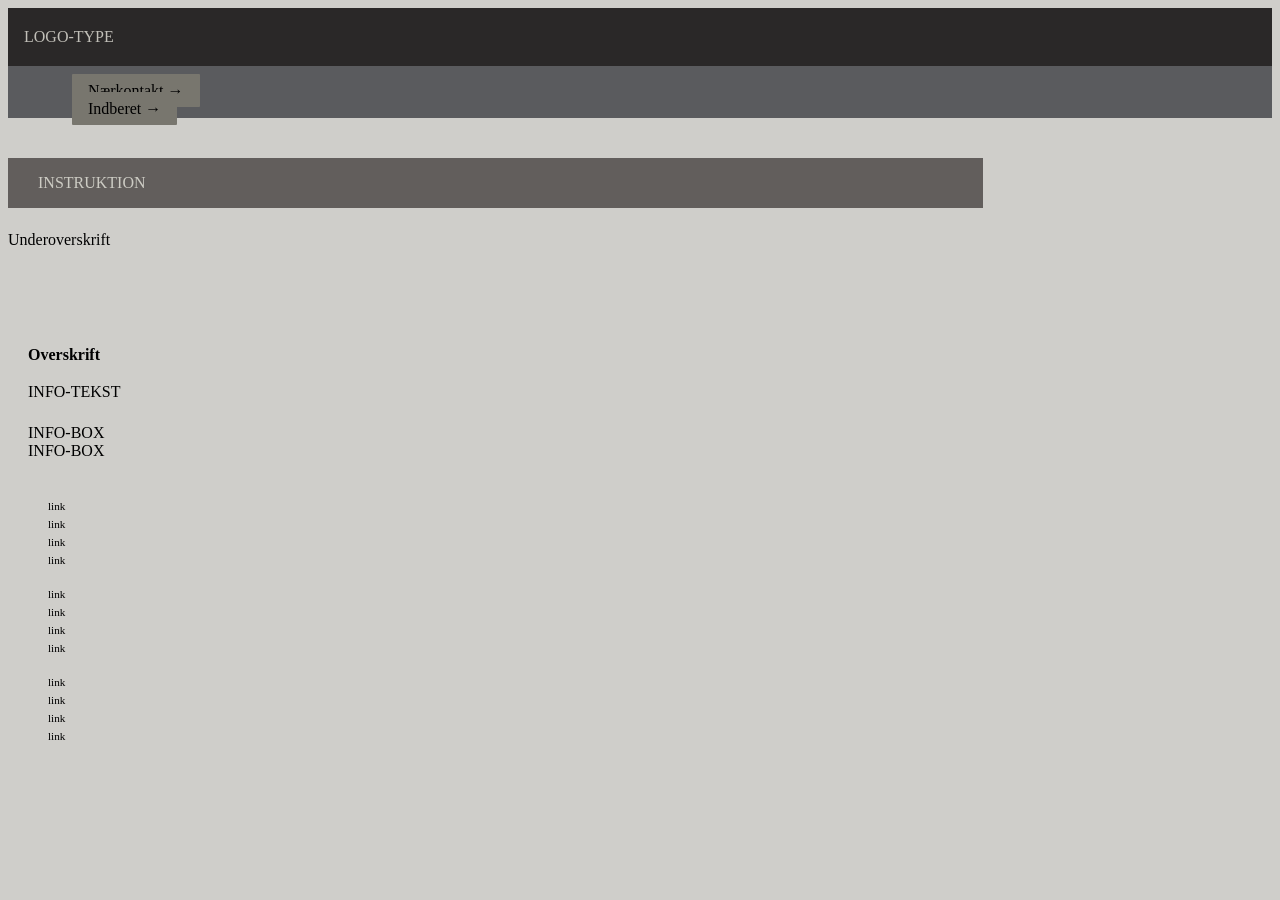
==== instruction.html @ 65f19b1c "Initializes project" ====
<!DOCTYPE html>
<html lang="en">
  <head>
    <meta charset="UTF-8" />
    <meta http-equiv="X-UA-Compatible" content="IE=edge" />
    <meta name="viewport" content="width=device-width, initial-scale=1.0" />
    <link rel="stylesheet" href="css/reset.css" />
    <link rel="stylesheet" href="css/custom.css" />
    <link rel="stylesheet" href="css/fonts.css" />
    <link rel="stylesheet" href="css/general.css" />
    <link rel="stylesheet" href="css/layout.css" />
    <link rel="stylesheet" href="css/burger.css" />
    <link rel="stylesheet" href="css/cards.css" />
    <link rel="stylesheet" href="css/infographic.css" />
    <link rel="icon" type="image/png" href="img/fav.png" />
    <title>Emergency Site</title>
  </head>
  <body id="instruction">
    <header>
      <nav>
        <div id="logotype-wrapper" class="logo">
          <a href="index.html"> LOGO-TYPE </a>
        </div>
        <ul class="menu">
          <li><a class="menuItem" href="instruction.html">Nærkontakt </a></li>
          <li><a class="menuItem" href="register.html">Indberet</a></li>
        </ul>
        <button class="burger">
          <span class="line"></span>
          <span class="line"></span>
          <span class="line"></span>
        </button>
      </nav>
    </header>

    <main>
      <h1>INSTRUKTION</h1>
      <p>Underoverskrift</p>
      <section class="info-graphic"></section>
      <section class="info-text">
        <h2>Overskrift</h2>
        <article>
          <p class="placeholder">INFO-TEKST</p>
        </article>
        <aside id="efficiency" class="info-box">INFO-BOX</aside>
        <aside id="requirement" class="info-box">INFO-BOX</aside>
      </section>
    </main>

    <footer>
      <nav class="some">
        <ul>
          <li><a href="">link</a></li>
          <li><a href="">link</a></li>
          <li><a href="">link</a></li>
          <li><a href="">link</a></li>
        </ul>
      </nav>
      <nav class="another">
        <ul>
          <li><a href="">link</a></li>
          <li><a href="">link</a></li>
          <li><a href="">link</a></li>
          <li><a href="">link</a></li>
        </ul>
      </nav>
      <nav class="yetanother">
        <ul>
          <li><a href="">link</a></li>
          <li><a href="">link</a></li>
          <li><a href="">link</a></li>
          <li><a href="">link</a></li>
        </ul>
      </nav>
    </footer>
    <script src="js/burger.js"></script>
    <!-- <script src="js/main.js"></script> -->
  </body>
</html>
---- css/custom.css ----
:root {
  /* Colours */
  --color-bg: #cfceca; /* page background /*

  /* Header */
  --color-head-bg: #625e5c;

  /* Logotype */
  --color-logotype-bg: #2a2828;
  --color-text-logotype: #c1bfb8;
  --font-logotype-size: 1rem;

  /* Global menu */
  --color-menu-bg: #5a5b5e;
  /* Links */
  --color-link-bg: #78766e;
  --color-link-hover: #fff; /* used */
  --color-link-active: #99958f; /* used */
  --border-radius-links: 1px;

  /* Headlines og rubrik */
  --font-h1-size: 1rem;
  --font-sub1-size: 1rem;
  --font-h2-size: 1rem;
  --font-h3-size: 1rem;
  --color-headline-bg: #4b4545;
  --color-headline-text-page: #42413d;

  /* Tekst */
  --color-text: #000;
  --color-text-inverted: #cdccc4;

  /*  Marginer */
  --margin-head-bottom: 5px;

  /* Borders */
  --border-radius: 5px;

  /* Cards */
  --color-card-bg: #8a8585;
  --color-cta-card-bg: #d5d2d0;
  /* news-cards */
  --color-news-bg: #dbdad4;
  --color-news-bg-inverted: #585a5e;
  --color-cta-newscard-bg: #787473;
  --color-cta-newscard-bg-inverted: #7b7d83;

  /* Fonts */
  --font-family-sans: ui-sans-serif;
  /* --font-weight-light: 300;
  --font-weight-regular: 400;
  --font-weight-medium: 500;
  --font-weight-bold: 700; */

  /* Text sizes */
  --logotype-size: 1rem;
  --headline1-size: 2rem;
  --headline2-size: 1rem;
  --headline3-size: 1rem;
  --bodytext-size: 1rem;
  --cta-text-size: 1rem;
  --followup-text-size: 1rem;
  --form-submit-size: 1rem;

  /* Infographics */
  --color-info-bg: #676161;
  --color-infobox-1-bg: #cfcec6;
  --color-infobox-2-bg: #969995;
}
---- css/fonts.css ----
@font-face {
  font-family: "Rubik";
  src: url("../fonts/Rubik-VariableFont_wght.woff2") format("woff2"), url("/fonts/Rubik-Regular.woff") format("woff");
  font-weight: var(--font-weight-regular);
  font-style: normal;
}

@font-face {
  font-family: "Rubik";
  src: url("../fonts/Rubik-VariableFont_wght.woff2") format("woff2");
  font-weight: var(--font-weight-bold);
  font-style: normal;
}

@font-face {
  font-family: "Rubik";
  src: url("../fonts/Rubik-VariableFont_wght.woff2") format("woff2");
  font-weight: var(--font-weight-light);
  font-style: normal;
}
@font-face {
  font-family: "Rubik";
  src: url("../fonts/Rubik-VariableFont_wght.woff2") format("woff2");
  font-weight: var(--font-weight-medium);
  font-style: normal;
}
---- css/general.css ----
html {
  font-family: var(--font-family-sans);
  color: var(--color-text);
  background-color: var(--color-bg);
}

header {
  height: min-content;
}

#main-disclamer {
  height: 225px;
  background-color: var(--color-head-bg);
  display: flex;
  justify-content: flex-start;
  align-items: center;
  padding-left: 2rem;
  padding-bottom: 2%;
  margin-bottom: var(--margin-head-bottom);
}

#main-disclamer-content {
  display: flex;
  column-gap: 1rem;
}

main section {
  padding: 20px;
  border-radius: var(--border-radius);
}

h1 {
  font-size: var(--font-h1-size);
  font-weight: var(--font-weight-bold);
  color: var(--color-text-inverted);
  margin: 5px 0;
  line-height: 1.3rem;
  text-align: left;
}

#instruction h1,
#register h1 {
  margin: 40px 0 20px 0;
  padding: 15px 30px;
  background-color: var(--color-head-bg);
  font-size: var(--font-h2-size);
}

#instruction p {
  grid-column: 1/-1;
  margin-bottom: 20px;
  font-size: var(--font-h2-size);
  line-height: 1.5rem;
}

.sub {
  font-size: var(--font-sub1-size);
  font-weight: var(--font-weight-light);
  color: var(--color-text-inverted);
}

h2 {
  font-size: var(--headline2-size);
}

h3 {
  font-size: var(--headline3-size);
}

main>h1 {
  width: calc(80% - 6rem);
}

/* NAVIGATION STRUCTURES */
header>nav {
  height: 100%;
  background-color: var(--color-menu-bg);
}

nav ul {
  list-style: none;
}

a {
  font-family: var(--font-family-sans);
}

nav a {
  text-decoration: none;
  color: var(--color-text);
}

/* Måske skal du lave en ny regel for logotype-wrapper, når du har lavet din logotype */
#logotype-wrapper {
  background-color: var(--color-logotype-bg);
  display: flex;
  justify-content: flex-start;
  align-items: center;
  height: 3.6rem;
}

#logotype-wrapper>a {
  color: var(--color-text-logotype);
  font-size: var(--font-logotype-size);
  font-weight: var(--font-weight-medium);
  width: max-content;
  margin-left: 1rem;
}

/* Global menu */
header nav li a {
  margin: 1.5rem;
  background-color: var(--color-link-bg);
  color: var(--color-text);
  font-size: var(--followup-text-size);
  padding: 0.5rem 1rem;
  border-radius: var(--border-radius-links);
}

/* Pilen efter menu-tekst */
header>nav li>a:after {
  content: " \2192";
}

/* Global menu hover effekt - Lav den om til det, du synes */
nav a:hover {
  background-color: var(--color-link-hover);
}

nav a:active {
  background-color: var(--color-link-active);
}

/* FOOTER */
footer a {
  font-size: 0.7rem;
}
---- css/burger.css ----
.burger {
  width: 30px;
  height: 20px;
  cursor: pointer;
}

.burger .line {
  display: block;
  width: 100%;
  height: 2px;
  background-color: #333333;
  margin-bottom: 5px;
  transition: 0.2s linear;
}
.burger {
  display: none;
}
@media screen and (width < 800px) {
  .menu {
    display: none;
  }
  .logo {
    flex: 0 0 50vw;
  }
  .burger {
    display: block;
    background-color: transparent;
    border: 0;
    flex: 0 0 auto;
    margin: 0 20px;
  }
  .burger.active .line:nth-child(1) {
    transform: rotate(45deg) translate(5px, 5px);
    transition: 0.2s linear;
  }
  .burger.active .line:nth-child(2) {
    opacity: 0;
    transition: 0.15s linear;
  }
  .burger.active .line:nth-child(3) {
    transform: rotate(-45deg) translate(5px, -5px);
    transition: 0.2s linear;
  }
  nav.active .menu {
    display: block;
    background-color: var(--color-menu-bg);
    position: absolute;
    top: 3.6rem;
    right: 0;
    width: clamp(200px, 50vw, 400px);
    z-index: 1;
    opacity: 0.8;
  }
  header > nav li > a:after {
    content: "";
  }
  nav.active .menu li {
    margin: 40px 20px;
    text-align: right;
  }
  nav.active .menu a {
    font-size: 24px;
  }
}
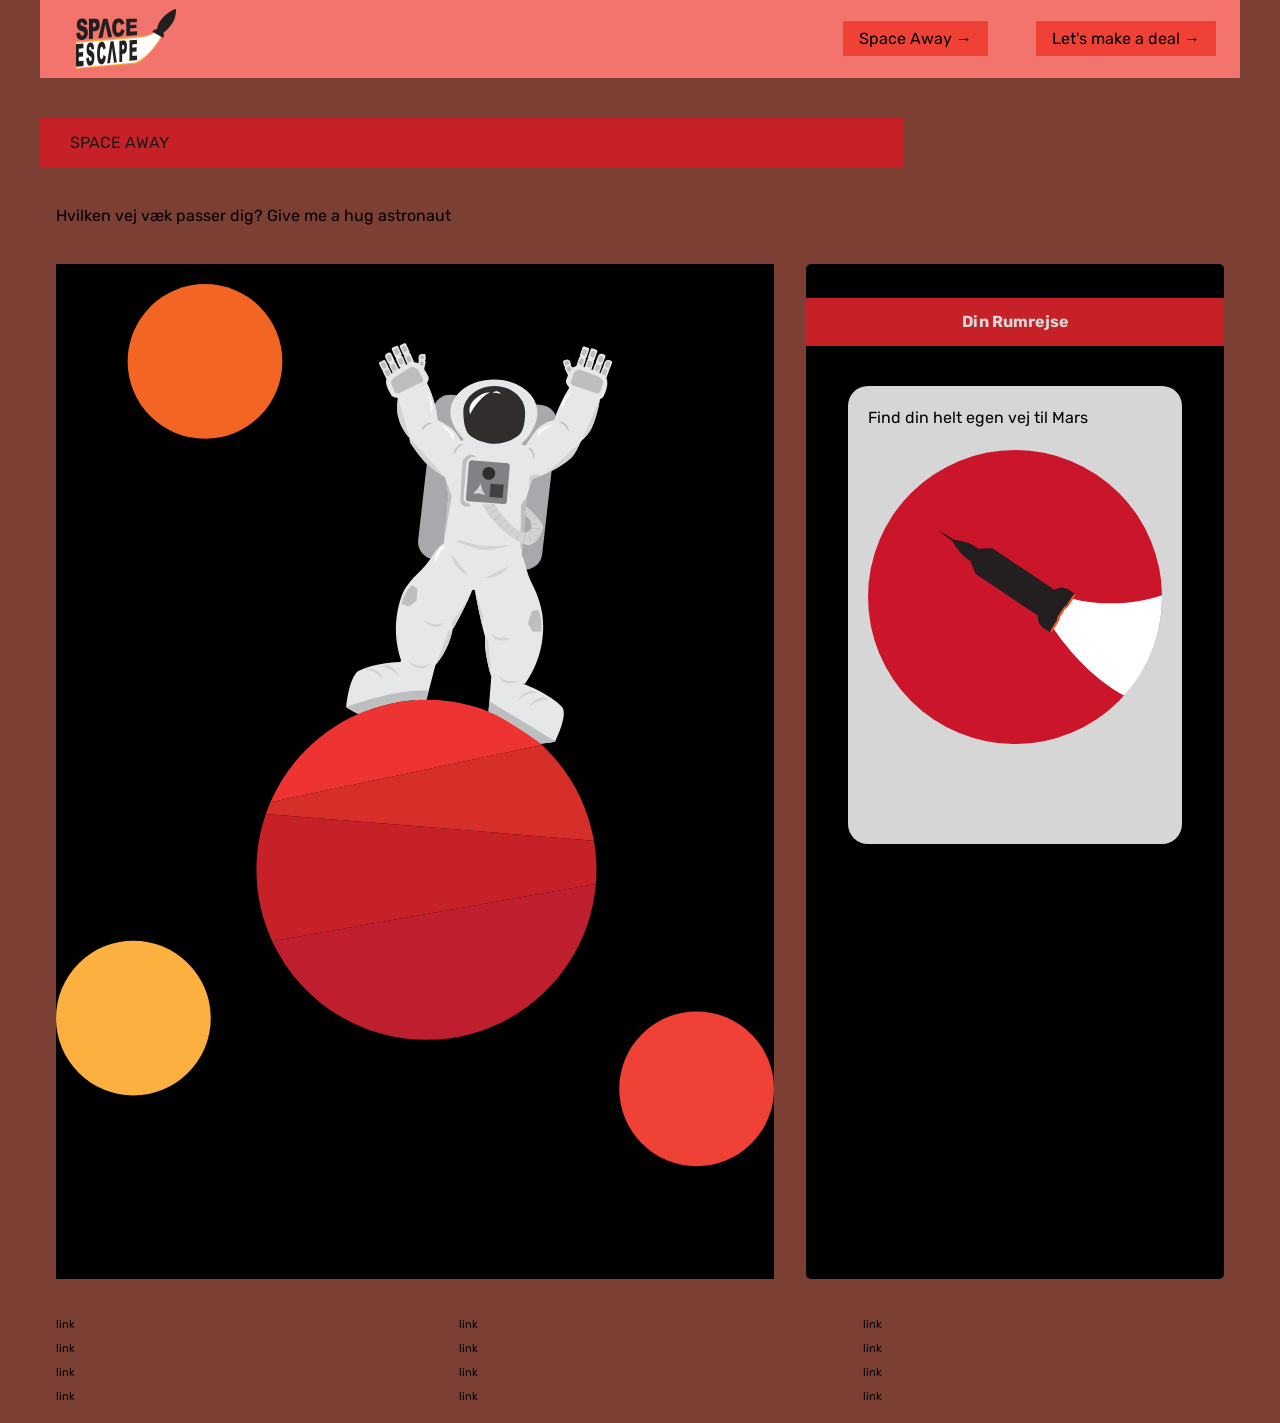
==== commit 1764a9e3: "version 3" ====
--- a/instruction.html
+++ b/instruction.html
@@ -1,79 +1,302 @@
 <!DOCTYPE html>
 <html lang="en">
-  <head>
-    <meta charset="UTF-8" />
-    <meta http-equiv="X-UA-Compatible" content="IE=edge" />
-    <meta name="viewport" content="width=device-width, initial-scale=1.0" />
-    <link rel="stylesheet" href="css/reset.css" />
-    <link rel="stylesheet" href="css/custom.css" />
-    <link rel="stylesheet" href="css/fonts.css" />
-    <link rel="stylesheet" href="css/general.css" />
-    <link rel="stylesheet" href="css/layout.css" />
-    <link rel="stylesheet" href="css/burger.css" />
-    <link rel="stylesheet" href="css/cards.css" />
-    <link rel="stylesheet" href="css/infographic.css" />
-    <link rel="icon" type="image/png" href="img/fav.png" />
-    <title>Emergency Site</title>
-  </head>
-  <body id="instruction">
-    <header>
-      <nav>
-        <div id="logotype-wrapper" class="logo">
-          <a href="index.html"> LOGO-TYPE </a>
+
+<head>
+  <meta charset="UTF-8" />
+  <meta http-equiv="X-UA-Compatible" content="IE=edge" />
+  <meta name="viewport" content="width=device-width, initial-scale=1.0" />
+  <link rel="stylesheet" href="css/reset.css" />
+  <link rel="stylesheet" href="css/custom.css" />
+  <link rel="stylesheet" href="css/fonts.css" />
+  <link rel="stylesheet" href="css/general.css" />
+  <link rel="stylesheet" href="css/layout.css" />
+  <link rel="stylesheet" href="css/burger.css" />
+  <link rel="stylesheet" href="css/cards.css" />
+  <link rel="stylesheet" href="css/infographic.css" />
+  <link rel="icon" type="image/png" href="img/fav.png" />
+  <title>Emergency Site</title>
+</head>
+
+<body id="instruction">
+  <header>
+    <nav>
+      <div id="logotype-wrapper" class="logo">
+        <a href="index.html"> <img src="img/Logo_type.svg" alt=""> </a>
+      </div>
+      <ul class="menu">
+        <li><a class="menuItem" href="instruction.html">Space Away </a></li>
+        <li><a class="menuItem" href="register.html">Let's make a deal</a></li>
+      </ul>
+      <button class="burger">
+        <span class="line"></span>
+        <span class="line"></span>
+        <span class="line"></span>
+      </button>
+    </nav>
+  </header>
+
+  <main>
+    <h1>SPACE AWAY</h1>
+    <p>Hvilken vej væk passer dig? Give me a hug astronaut</p>
+
+    <section class="info-graphic">
+      <?xml version="1.0" encoding="UTF-8"?>
+      <svg xmlns="http://www.w3.org/2000/svg" viewBox="0 0 475.05 583.73">
+        <g id="Rentegning">
+          <path d="M245.09,275.1c-46.25,0-85.96,27.92-103.25,67.81l179.66-37.85c-20.07-18.58-46.9-29.96-76.41-29.96Z"
+            style="fill: #ee3433;" />
+          <path
+            d="M321.5,305.06l-179.66,37.85c-1.1,2.53-2.09,5.11-3,7.73l217.07,17.69c-4.29-24.83-16.69-46.87-34.41-63.27Z"
+            style="fill: #d62f2a;" />
+          <path
+            d="M355.91,368.33l-217.07-17.69c-4.03,11.58-6.24,24-6.24,36.96,0,16.91,3.75,32.93,10.44,47.32l214.14-37.97c.25-3.09.42-6.2.42-9.35,0-6.57-.6-13-1.68-19.26Z"
+            style="fill: #c62127;" />
+          <path
+            d="M143.03,434.91c17.87,38.48,56.84,65.18,102.06,65.18,58.98,0,107.32-45.39,112.08-103.15l-214.14,37.97Z"
+            style="fill: #be1e2d;" />
+          <path d="M321.86,219.05c-.05-.24-.07-.48-.12-.72h.02c.02.24.07.48.1.72Z" style="fill: #e6e7e8;" />
+          <path d="M277.74,191.58h-.36c0-.1.05-.17.07-.26l.29.26Z" style="fill: #e6e7e8;" />
+          <path d="M322,220.08s-.02.02-.05.02c-.02-.29-.05-.57-.07-.83.05.29.07.55.12.81Z" style="fill: #e6e7e8;" />
+          <path d="M277.74,191.58h-.36c0-.1.05-.17.07-.26l.29.26Z" style="fill: #e6e7e8;" />
+          <rect x="244.24" y="76.34" width="82.58" height="109.52" rx="11.48" ry="11.48"
+            transform="translate(16.68 -31.48) rotate(6.5)" style="fill: #a7a9ac;" />
+          <path
+            d="M367.9,52.24l-1.42,3.72c-.1.25-.28.45-.5.56.09.24.1.51,0,.77l-1.72,4.53c-.1.25-.08.53.02.78,1.59,4.03-1.12,9.8-2.05,11.88-.3.67-.91,1.16-1.78,1.48-.35.13-.61.46-.66.83-.49,3.78-2.29,10.7-3.87,14.92-2.48,6.71-5.87,10.01-8.03,11.78-.07.06-.13.12-.19.19-2.42,3.18-3.35,8.32-7.34,11.72-8.65,7.38-18.39,11.18-24.71,13.23-.33.11-.58.36-.68.69l-3.45,10.96c-.02.07-.04.15-.05.23l-2.71,31.05-.63,7.36c-.02.21.03.41.13.59,2.31,4.23,2.68,11.16,7.03,19.52,3.86,7.4,5.6,14.24,6.43,19.3.05.23.08.47.12.71,0,.07.03.14.03.22.02.26.05.54.07.83.57,5.1.71,12.16-1.03,20.3-2.33,10.98-7.04,19.02-10.37,23.77-.25.36-.69.52-1.12.41l-.92-.22c4.1,1.51,8.18,3.32,12,5.32,5.44,2.89,10.32,6.18,13.9,9.66,4.03,3.94-.4,15-4.05,23.18-.19.43-9.52,1.77-9.8,1.53-3.13-2.72-6.94-5.42-13.41-9.4-9.91-6.1-13.4-9.18-20.19-11.36-.47-.15-.79-.6-.75-1.1l1.82-22.46c.01-.18-.02-.37-.1-.53-1.38-2.88-1.82-6.66-2.88-11.34-1.27-5.64-1.34-10.55-1.11-14.13,0-.14,0-.26-.05-.39-1.07-3.3-5.01-20.52-6.64-30.13-.18-1.07-1.66-1.21-2.04-.19-.1.26-.19.52-.3.79-2.13,5.35-9.94,21.06-12.31,24.36-.09.13-.15.26-.18.41-.68,3.53-1.94,8.21-4.49,13.32-2.19,4.32-4.65,7.68-6.74,10.12-.1.12-.17.26-.21.41l-5.69,21.83c-.13.49-.58.81-1.08.79-7.15-.29-11.6.09-22.98,2.59-8.09,1.76-15.12,4.22-20.97,6.77-.4.17-8.3-4.1-8.25-4.58,1.05-9.25,3.6-21.75,8.71-24.11,4.5-2.12,10.2-3.62,16.31-4.55,3.33-.51,6.79-.84,10.24-1,.7-.03,1.19-.71.97-1.38-1.81-5.46-3.64-13.33-3.31-22.81.34-9.29,2.61-16.71,4.54-21.58.01-.04.03-.07.05-.1,2.33-4.62,4.82-8.01,11.51-14.45,8.32-7.99,10.28-15.86,15.48-17.96v-.33l3.17-31.82c.01-.1,0-.21-.01-.31l-2.15-11.05c-.05-.28-.21-.52-.44-.68-4.98-3.34-12.6-8.29-16.88-14.74-6.48-9.68-5.42-5.76-6.31-11.01-.04-.21-.13-.4-.27-.55-1.99-2.13-5.68-6.77-7.21-13.74-1.02-4.6-.72-8.56-.25-11.26.11-.62-.34-1.19-.97-1.25-1.69-.16-2.91-.74-3.42-1.78-.65-1.31-4.23-6.31-3.22-10.12.07-.26.06-.54-.06-.78l-2.28-4.64c-.12-.25-.13-.51-.06-.76-.23-.09-.44-.27-.56-.52l-1.75-3.58c-.26-.52-.04-1.16.48-1.42l2.28-1.11c.52-.26,1.16-.04,1.42.49l1.75,3.57c.12.25.14.52.07.76.24.1.43.28.55.52l1.66,3.37c.27-.2.54-.39.83-.58-.15-.09-.28-.23-.37-.41l-1.91-3.91c-.17-.33-.14-.71.04-1-.34-.04-.65-.25-.82-.58l-1.87-3.82c-.52-1.06-.08-2.33.98-2.85l1.31-.64c.53-.26,1.16-.04,1.42.48l2.34,4.78c.16.33.14.71-.04,1,.34.04.65.25.82.58l1.91,3.91s.02.05.02.07c.46-.27.93-.53,1.38-.78-.39-.02-.75-.26-.92-.64l-2.12-4.87c-.15-.34-.11-.71.08-1h0c-.34-.07-.65-.29-.79-.63l-2.13-4.87c-.24-.54.01-1.16.55-1.4l2.31-1.01c.54-.24,1.17,0,1.4.55l2.13,4.87c.15.34.11.72-.08,1.01.34.06.65.28.79.62l2.13,4.87c.1.23.11.47.05.7.35-.18.69-.35,1-.5-.01-.01-.01-.03-.02-.04l-2.13-4.88c-.14-.33-.1-.71.08-1h0c-.34-.07-.64-.29-.79-.62l-2.13-4.87c-.23-.54.01-1.17.55-1.4l2.32-1.02c.54-.23,1.16.02,1.4.55l2.13,4.87c.14.34.1.71-.08,1.01.34.06.64.28.79.62l2.13,4.87c.08.18.1.38.08.56,1.02.02,1.96.33,2.83.81l.32-1.58c.04-.16.11-.31.21-.43-.17-.19-.27-.43-.27-.7v-1.47c0-1.17.95-2.12,2.12-2.12h1.48c.58,0,1.06.47,1.06,1.06v2.53c0,.4-.22.74-.54.92.38.22.6.67.51,1.12l-.85,4.27c-.02.09-.05.17-.09.24,1.36,1.91,2.31,3.91,2.81,4.95.49,1.01.22,2.28-.64,3.67-.2.32-.24.72-.07,1.06,1.48,2.95,2.99,6.56,4.23,10.74,1.43,4.77,2.12,9.07,2.46,12.66.04.39.28.73.65.88,2.2.88,7.64,4.4,8.69,5.27,3.06,2.56,4.95,6.18,5.72,7.64.17.31.48.52.84.56.01,0,.03,0,.04,0,.99.1,1.56-1.09.85-1.8-5.05-5.1-8.25-11.46-8.25-17.13,0-11.97,12.91-21.68,28.81-21.68s28.81,9.71,28.81,21.68c0,6.8-3.69,14.54-9.77,19.98-.72.65-.25,1.84.72,1.84h.83c.4,0,.78-.22.95-.59.36-.78.85-1.62,1.48-2.48,2.41-2.7,4.15-7.42,9.16-10.52,3.94-2.43,4.68-2.27,7.28-3.04.36-.11.64-.39.73-.76.87-3.4,2.5-6.93,4.55-11.41,1.52-3.31,3.17-6.18,4.76-8.61.26-.4.24-.91-.07-1.27-1.51-1.71-2.12-3.38-1.57-4.65.23-.51.61-1.69,1.18-3.05-.08-.09-.15-.18-.2-.29l-1.89-3.92c-.2-.41-.1-.9.22-1.21-.36-.09-.66-.38-.76-.76l-.63-2.45c-.14-.57.2-1.15.77-1.29l1.42-.36c1.14-.29,2.29.39,2.59,1.53l.36,1.42c.07.26.03.52-.09.74.13.09.24.22.31.37l.19.4c.28.57.99.78,1.53.43s1.11-.6,1.74-.71c0-.12.01-.23.05-.35l1.68-5.04c.11-.36.4-.61.74-.69-.22-.27-.3-.64-.19-1l1.68-5.04c.18-.56.78-.86,1.34-.68l2.4.8c.56.18.86.78.68,1.34l-1.68,5.05c-.11.35-.4.6-.74.68.22.27.3.65.18,1l-1.48,4.47c.28.08.56.16.85.24l1.65-4.96c.11-.36.39-.61.73-.7-.22-.27-.29-.64-.18-.99l1.68-5.04c.18-.56.78-.86,1.34-.68l2.4.8c.56.19.86.79.68,1.34l-1.68,5.05c-.11.35-.4.6-.73.69.21.27.29.64.17.99l-1.65,5c.32.12.63.24.93.36l1.45-3.8c.12-.34.41-.57.75-.65-.19-.28-.26-.65-.13-1l1.52-3.97c.42-1.1,1.65-1.65,2.74-1.23l1.37.52c.55.2.83.82.62,1.37l-1.9,4.97c-.12.34-.42.58-.75.65.19.28.26.65.13,1l-1.5,3.93c.3.13.57.26.82.37l1.3-3.4c.1-.25.28-.45.5-.57-.09-.24-.1-.51,0-.76l1.04-2.73c.42-1.09,1.64-1.64,2.74-1.23l1.38.52c.54.21.82.82.61,1.37Z"
+            style="fill: #e6e7e8;" />
+          <path
+            d="M241.1,65.38l-14.17,6.85c-1.15.42-2.55-.38-3.18-1.82l-2.01-4.58c-.66-1.49,1.98-4.1,3.14-4.61l10.23-6.43c1.1-.49,4.26,1.38,4.96,2.77l2.7,5.38c.79,1.58-.38,1.96-1.67,2.43Z"
+            style="fill: #bcbec0;" />
+          <rect x="232.09" y="47.56" width="2.82" height="4.26" rx="1.06" ry="1.06"
+            transform="translate(-.37 97.63) rotate(-23.6)" style="fill: #bcbec0;" />
+          <rect x="229.11" y="40.74" width="2.82" height="4.26" rx="1.06" ry="1.06"
+            transform="translate(2.12 95.87) rotate(-23.6)" style="fill: #bcbec0;" />
+          <rect x="223.94" y="42.49" width="2.82" height="4.26" rx="1.06" ry="1.06"
+            transform="translate(.98 93.94) rotate(-23.6)" style="fill: #bcbec0;" />
+          <rect x="226.78" y="49.07" width="2.82" height="4.26" rx="1.06" ry="1.06"
+            transform="translate(-1.41 95.63) rotate(-23.6)" style="fill: #bcbec0;" />
+          <rect x="222.13" y="53.03" width="2.82" height="4.26" rx="1.06" ry="1.06"
+            transform="translate(-3.39 94.1) rotate(-23.6)" style="fill: #bcbec0;" />
+          <rect x="219.19" y="46.88" width="2.82" height="4.26" rx="1.06" ry="1.06"
+            transform="translate(-1.17 92.41) rotate(-23.6)" style="fill: #bcbec0;" />
+          <rect x="215.43" y="51.68" width="2.82" height="4.26" rx="1.06" ry="1.06"
+            transform="translate(-.92 103.77) rotate(-26.86)" style="fill: #bcbec0;" />
+          <rect x="217.91" y="56.58" width="2.82" height="4.26" rx="1.06" ry="1.06"
+            transform="translate(-2.87 105.42) rotate(-26.86)" style="fill: #bcbec0;" />
+          <rect x="240.64" y="51.24" width="2.64" height="2.91" rx="1.06" ry="1.06"
+            transform="translate(15 -46.36) rotate(11.29)" style="fill: #bcbec0;" />
+          <rect x="240.89" y="47.13" width="2.75" height="2.56" rx="1.06" ry="1.06" style="fill: #bcbec0;" />
+          <rect x="346.13" y="49.4" width="2.79" height="4.21" rx=".76" ry=".76"
+            transform="translate(661.18 209.76) rotate(-161.66)" style="fill: #bcbec0;" />
+          <rect x="348.2" y="43.04" width="2.83" height="4.28" rx="1.06" ry="1.06"
+            transform="translate(667.25 198.1) rotate(-161.66)" style="fill: #bcbec0;" />
+          <rect x="353.79" y="44.24" width="2.83" height="4.28" rx="1.06" ry="1.06"
+            transform="translate(677.76 202.2) rotate(-161.66)" style="fill: #bcbec0;" />
+          <rect x="363.57" y="51.06" width="2.83" height="4.28" rx="1.06" ry="1.06"
+            transform="translate(694.68 218.56) rotate(-161.66)" style="fill: #bcbec0;" />
+          <rect x="361.64" y="56.05" width="2.83" height="4.28" rx="1.06" ry="1.06"
+            transform="translate(689.36 227.68) rotate(-161.66)" style="fill: #bcbec0;" />
+          <rect x="356.82" y="53.25" width="2.83" height="4.28" rx="1.06" ry="1.06"
+            transform="translate(680.85 220.72) rotate(-161.66)" style="fill: #bcbec0;" />
+          <rect x="359.04" y="47.43" width="2.83" height="4.28" rx="1.06" ry="1.06"
+            transform="translate(687 210.08) rotate(-161.66)" style="fill: #bcbec0;" />
+          <rect x="351.62" y="50.79" width="2.83" height="4.28" rx="1.06" ry="1.06"
+            transform="translate(671.47 214.29) rotate(-161.66)" style="fill: #bcbec0;" />
+          <rect x="337.88" y="54.6" width="3.01" height="3.31" rx="1.06" ry="1.06"
+            transform="translate(669.58 -40.3) rotate(154.29)" style="fill: #bcbec0;" />
+          <rect x="336.57" y="50.84" width="3" height="2.8" rx="1.06" ry="1.06"
+            transform="translate(678.5 18.63) rotate(165.58)" style="fill: #bcbec0;" />
+          <path
+            d="M342.95,67.37l14.58,4.96c1.2.3,2.53-.65,3.02-2.18l1.56-4.84c.51-1.58-2.43-3.94-3.66-4.33l-11.49-4.32c-1.17-.38-3.68.72-4.24,2.2l-2.17,5.72c-.63,1.68,1.05,2.44,2.4,2.78Z"
+            style="fill: #bcbec0;" />
+          <path
+            d="M310.37,84.68c0,4.45-.41,11.8-3.69,14.86-3.74,3.48-10,6.15-16.01,6.15s-13.72-2.37-17.47-6.15c-2.97-3-3.69-10.64-3.69-14.86,0-9.52,9.15-17.25,20.43-17.25s20.43,7.72,20.43,17.25Z"
+            style="fill: #312d2c;" />
+          <rect x="272.17" y="117.56" width="27.11" height="27.11" rx="1.82" ry="1.82"
+            transform="translate(11.59 -22.78) rotate(4.66)" style="fill: #808285;" />
+          <circle cx="286.34" cy="125.3" r="4.24" style="fill: #312d2c;" />
+          <path
+            d="M281.49,145.39h8.45s17.63,27.68,24.63,16.4c0,0,.93-6.14-4.2-8.32l.57-6.5s14.87,12.49,10.81,15.98c0,0-4.34,13.71-12.95,8.6,0,0-14.5-4.48-27.3-26.17Z"
+            style="fill: #d1d3d4;" />
+          <rect x="286.17" y="150.63" width="6.01" height=".4" transform="translate(-35.27 184.05) rotate(-33.39)"
+            style="fill: #bcbec0;" />
+          <rect x="284.15" y="147.56" width="6.01" height=".4" transform="translate(-33.92 182.43) rotate(-33.39)"
+            style="fill: #bcbec0;" />
+          <rect x="288.79" y="154.27" width="6.01" height=".4" transform="translate(-33.03 213.58) rotate(-38.21)"
+            style="fill: #bcbec0;" />
+          <rect x="289.08" y="154.04" width="6.01" height=".4" transform="translate(-32.83 213.71) rotate(-38.21)"
+            style="fill: #bcbec0;" />
+          <rect x="292.1" y="157.88" width="6.01" height=".4" transform="translate(-34.55 216.4) rotate(-38.21)"
+            style="fill: #bcbec0;" />
+          <rect x="295.15" y="160.87" width="6.01" height=".4" transform="translate(-26.56 258) rotate(-45)"
+            style="fill: #bcbec0;" />
+          <rect x="310.53" y="167.8" width="6.01" height=".4" transform="translate(219.37 511.02) rotate(-102.83)"
+            style="fill: #bcbec0;" />
+          <rect x="313.51" y="165.74" width="6.01" height=".4" transform="translate(408.26 511.34) rotate(-132.54)"
+            style="fill: #bcbec0;" />
+          <rect x="315.23" y="161.68" width="6.01" height=".4" transform="translate(616.09 358.74) rotate(-173.5)"
+            style="fill: #bcbec0;" />
+          <rect x="314.86" y="158.24" width="6.01" height=".4" transform="translate(655.61 268.31) rotate(171.53)"
+            style="fill: #bcbec0;" />
+          <rect x="298.59" y="163.57" width="5.7" height=".4" transform="translate(-21.82 278.63) rotate(-48.08)"
+            style="fill: #bcbec0;" />
+          <rect x="313.79" y="155.05" width="4.22" height=".4" transform="translate(-33.29 199.48) rotate(-33.39)"
+            style="fill: #bcbec0;" />
+          <rect x="311.84" y="152.8" width="4.09" height=".4" transform="translate(-20.82 252.5) rotate(-42.54)"
+            style="fill: #bcbec0;" />
+          <rect x="310.03" y="151.16" width="4.22" height=".4" transform="translate(2.63 308.04) rotate(-52.72)"
+            style="fill: #bcbec0;" />
+          <rect x="303.02" y="166.57" width="5.7" height=".4" transform="translate(8.51 348.28) rotate(-60)"
+            style="fill: #bcbec0;" />
+          <rect x="307.02" y="168.01" width="5.7" height=".4" transform="translate(66.86 423.66) rotate(-74.92)"
+            style="fill: #bcbec0;" />
+          <path
+            d="M287.14,71.48c-2.1,1.31-4.9,3.37-7.64,6.46-2.71,3.06-4.42,6.06-5.47,8.29-.14-.54-.28-1.08-.42-1.61-.08-.57-.15-1.42,0-2.42.47-3.14,2.66-5.13,4.24-6.57,2.32-2.1,4.61-3,5.48-3.31,1.51-.53,2.84-.75,3.8-.84Z"
+            style="fill: #fff;" />
+          <path
+            d="M347.88,103.53c.77-.73,3.61-3.12,5.78-6.8,1.66-2.82,2.74-6.89,3.39-8.64,1.45-3.9,2.65-9.44,2.49-11.28l-11.67,26.73Z"
+            style="fill: #d1d3d4;" />
+          <path
+            d="M324.44,125.3c1.03-.25,2.95-1.28,6.67-3.39,2.85-1.62,7.83-5.3,9.27-6.5,3.2-2.65,5.79-8.92,6.58-10.59l-22.52,20.48Z"
+            style="fill: #d1d3d4;" />
+          <path
+            d="M233.83,101.64c-.77-.73-1.37-.88-3.55-4.56-.83-1.41-1.81-3.17-2.46-4.82-.38-.97-.92-2.67-.92-2.67,0,0-.24-1.05-.37-1.41-1.45-3.9-.49-10.82-.33-12.66l7.63,26.11Z"
+            style="fill: #d1d3d4;" />
+          <path
+            d="M257.44,127.95c-.66-.19-10.63-6.47-15.49-12.62-1.75-2.22-5.48-6.65-7.3-9.97-.92-1.68-.74-3.51-.83-3.72l23.61,26.31Z"
+            style="fill: #d1d3d4;" />
+          <path d="M227.82,92.27c-.38-.97-.92-2.67-.92-2.67,0,0-.24-1.05-.37-1.41" style="fill: #bcbec0;" />
+          <path d="M261.74,178.9c.16,1.57.72,4.49,2.95,7.54,2.75,3.76,6.49,5.61,8.2,6.34l-11.15-13.88Z"
+            style="fill: #d1d3d4;" />
+          <path d="M299.65,186.43c-.79,1.37-2.49,3.8-5.78,5.67-4.05,2.31-8.22,2.46-10.07,2.43l15.86-8.1Z"
+            style="fill: #d1d3d4;" />
+          <rect x="287.16" y="132.5" width="8.73" height="8.73" transform="translate(12.08 -23.23) rotate(4.66)"
+            style="fill: #414042;" />
+          <polygon points="257.44 127.95 259.7 139.59 256.51 171.9 261.74 140.3 257.44 127.95" style="fill: #bcbec0;" />
+          <path
+            d="M311.49,140.62l-2.17,23.8c-.33-.05-.72-.14-1.15-.29-.28-.1-.52-.21-.74-.32.11-5.98.23-11.97.34-17.95l3.72-5.24Z"
+            style="fill: #bcbec0;" />
+          <polygon points="307.32 171.01 308.78 171.6 308.37 176.34 307.45 174.27 307.32 171.01"
+            style="fill: #bcbec0;" />
+          <path d="M273.58,206.92s-7.02,15.56-11.11,21.43l-.73-4.12,11.84-17.3Z" style="fill: #d1d3d4;" />
+          <path d="M260.17,228.35l-9.12,23.85s7.35-8.27,10.69-20.56l-1.57-3.29Z" style="fill: #d1d3d4;" />
+          <path d="M235.54,199.12l3.59,2.3-.65,8.2-4.88,3.87-5.07-2.12s2.21-8.02,7-12.26Z" style="fill: #bcbec0;" />
+          <path d="M319.07,215.53l-4.32.85-2.48,8.1,3.22,5.56,5.66-.12s.91-8.52-2.08-14.39Z" style="fill: #bcbec0;" />
+          <path d="M277.25,203.15s2.36,12.95,4.68,22.47l.66-5.73-5.34-16.73Z" style="fill: #d1d3d4;" />
+          <path d="M285.83,236.31l2.24,23.14s-4.6-12.52-4.1-25.92l1.86,2.78Z" style="fill: #d1d3d4;" />
+          <path
+            d="M268.17,131.63l.38-9.16.62-5.82,2.09-2.44,2.23-1.26h2.32l2.59,1.87s-3.31-.38-3.49-.31c0,0-2.04,1.19-2.61,2.47,0,0-1.25,3.43-1.21,5.32l-.39,7.33-.64,5.59-.25,3.37s-.58,4.48.87,5.54,2.5,1.08,2.5,1.08l1.54,1.82-2.55.24-1.58-.08-1.96-.8-1.06-2.36v-2.64l.13-2.01.24-4,.23-3.75Z"
+            style="fill: #bcbec0;" />
+          <polygon
+            points="284.06 139.71 280.08 138.61 275.95 138.61 278.9 135.71 280.97 132.13 282 136.13 284.06 139.71"
+            style="fill: #d1d3d4;" />
+          <path
+            d="M269.74,106.08l-3.09.41s-3.87,2.87-3.47,6.58c.54-1.23,1.39-2.82,2.74-4.45,1-1.21,2.95-1.85,3.83-2.54Z"
+            style="fill: #bcbec0;" />
+          <path
+            d="M311.99,107.82l2.83,1.33s2.82,3.9,1.33,7.32c-.15-1.34-.48-3.11-1.27-5.07-.59-1.46-2.26-2.65-2.88-3.57Z"
+            style="fill: #bcbec0;" />
+          <path d="M332.32,91.21l3.12.18s4.07,2.57,3.95,6.3c-.63-1.19-1.6-2.71-3.06-4.24-1.09-1.14-3.08-1.62-4.01-2.24Z"
+            style="fill: #bcbec0;" />
+          <path
+            d="M249.51,91.97l-3.12-.17s-4.33,2.1-4.63,5.82c.76-1.11,1.89-2.52,3.51-3.87,1.21-1.01,3.24-1.27,4.23-1.78Z"
+            style="fill: #bcbec0;" />
+          <path d="M245.09,275.1s-27.33-.18-44.81,9.32l-8.25-4.58s33.6-12.49,54.61-10.69l-1.55,5.95Z"
+            style="fill: #bcbec0;" />
+          <path d="M286.15,283.04s10.21,3.04,34.42,21.01c0,0,7.71-.28,9.8-1.53l-43.65-26.53-.57,7.05Z"
+            style="fill: #bcbec0;" />
+          <path d="M287.53,231.15l2.9,3.7s6.45,2.78,10.6-.65c-1.9.26-4.47.4-7.48-.06-2.24-.35-4.52-2.39-6.03-2.98Z"
+            style="fill: #d1d3d4;" />
+          <path d="M257.04,224.23l-3.97,2.52s-7.01.47-9.78-4.14c1.71.88,4.09,1.87,7.07,2.42,2.22.42,5.05-.75,6.67-.81Z"
+            style="fill: #d1d3d4;" />
+          <path d="M263.15,103.88l-.2-4.12s-3.61-5.72-8.95-6.1c1.69,1,3.85,2.5,6.01,4.64,1.61,1.59,2.26,4.29,3.14,5.59Z"
+            style="fill: #fff;" />
+          <path
+            d="M318.23,101.81l.97-4.01s4.61-4.94,9.93-4.32c-1.85.67-4.25,1.73-6.77,3.43-1.88,1.26-3.03,3.78-4.13,4.9Z"
+            style="fill: #fff;" />
+          <path d="M292.63,259.45l2.9,3.7s6.45,2.78,10.6-.65c-1.9.26-4.47.4-7.48-.06-2.24-.35-4.52-2.39-6.03-2.98Z"
+            style="fill: #d1d3d4;" />
+          <path d="M247.58,251.74l-3.97,2.52s-7.01.47-9.78-4.14c1.71.88,4.09,1.87,7.07,2.42,2.22.42,5.05-.75,6.67-.81Z"
+            style="fill: #d1d3d4;" />
+          <path
+            d="M214.77,252.99l4.63-.79s6.65,2.27,7.42,7.59c-1.23-1.47-3.05-3.3-5.59-4.97-1.89-1.24-4.95-1.26-6.47-1.83Z"
+            style="fill: #d1d3d4;" />
+          <path
+            d="M204.43,255.07l4.63-.79s6.65,2.27,7.42,7.59c-1.23-1.47-3.05-3.3-5.59-4.97-1.89-1.24-4.95-1.26-6.47-1.83Z"
+            style="fill: #d1d3d4;" />
+          <path
+            d="M318.75,270.63l-4.45-1.53s-6.93,1.17-8.55,6.29c1.46-1.25,3.54-2.76,6.32-4,2.07-.92,5.09-.44,6.68-.76Z"
+            style="fill: #d1d3d4;" />
+          <path d="M326.5,275.4l-4.37-1.75s-6.98.83-8.85,5.87c1.51-1.18,3.67-2.59,6.5-3.69,2.11-.82,5.11-.19,6.71-.43Z"
+            style="fill: #d1d3d4;" />
+          <path d="M268.02,169.57s14.6,6.17,28.98,2.87l3.02.97-13.79,2.42h-6.06l-15.99-5.64,3.84-.63Z"
+            style="fill: #d1d3d4;" />
+          <path d="M247.86,85.3l1.42-2.86s-.25-6.24-3.67-10.11c.75,1.81,1.63,4.27,2.26,7.15.47,2.14-.1,4.37-.01,5.83Z"
+            style="fill: #fff;" />
+          <path d="M313.24,134.89l1.91-6.08,5.71-2.02s-3.04-2.02-6.98,0c0,0-1.75,1.66-.64,8.09Z"
+            style="fill: #d1d3d4;" />
+          <path d="M289.31,71.61s2.42-1.9,4.83.61l-.49.37s-3.1-1.27-3.88-.32l-.46-.66Z" style="fill: #fff;" />
+          <path
+            d="M335.07,83.07l-.46-2.94s1.98-5.66,6.13-8.45c-1.18,1.49-2.66,3.55-4.04,6.05-1.03,1.86-1.14,4.03-1.63,5.35Z"
+            style="fill: #fff;" />
+          <path
+            d="M258.62,173.23l-3.95,1.19s-4.68,4.88-3.77,10.15c.57-1.88,1.5-4.34,3.05-6.95,1.16-1.94,3.61-3.23,4.67-4.39Z"
+            style="fill: #fff;" />
+        </g>
+        <g id="Hotspot">
+          <circle id="hotspotGul" cx="51.2" cy="485.72" r="51.2" style="fill: #fbb040;" />
+          <circle id="hotspotRod" cx="423.85" cy="532.53" r="51.2" style="fill: #ef4136;" />
+          <circle id="hotspotOrg" cx="98.58" cy="51.2" r="51.2" style="fill: #f26522;" />
+        </g>
+      </svg>
+    </section>
+    <section class="info-text">
+      <h2>Din Rumrejse</h2>
+      <article>
+        <div class="din_rumrejse">
+          <p class="placeholder">Find din helt egen vej til Mars</p>
+          <img src="img/Spaceship.svg" alt="">
         </div>
-        <ul class="menu">
-          <li><a class="menuItem" href="instruction.html">Nærkontakt </a></li>
-          <li><a class="menuItem" href="register.html">Indberet</a></li>
-        </ul>
-        <button class="burger">
-          <span class="line"></span>
-          <span class="line"></span>
-          <span class="line"></span>
-        </button>
-      </nav>
-    </header>
-
-    <main>
-      <h1>INSTRUKTION</h1>
-      <p>Underoverskrift</p>
-      <section class="info-graphic"></section>
-      <section class="info-text">
-        <h2>Overskrift</h2>
-        <article>
-          <p class="placeholder">INFO-TEKST</p>
-        </article>
-        <aside id="efficiency" class="info-box">INFO-BOX</aside>
-        <aside id="requirement" class="info-box">INFO-BOX</aside>
-      </section>
-    </main>
-
-    <footer>
-      <nav class="some">
-        <ul>
-          <li><a href="">link</a></li>
-          <li><a href="">link</a></li>
-          <li><a href="">link</a></li>
-          <li><a href="">link</a></li>
-        </ul>
-      </nav>
-      <nav class="another">
-        <ul>
-          <li><a href="">link</a></li>
-          <li><a href="">link</a></li>
-          <li><a href="">link</a></li>
-          <li><a href="">link</a></li>
-        </ul>
-      </nav>
-      <nav class="yetanother">
-        <ul>
-          <li><a href="">link</a></li>
-          <li><a href="">link</a></li>
-          <li><a href="">link</a></li>
-          <li><a href="">link</a></li>
-        </ul>
-      </nav>
-    </footer>
-    <script src="js/burger.js"></script>
-    <!-- <script src="js/main.js"></script> -->
-  </body>
-</html>
+      </article>
+      <aside id="efficiency" class="info-box gul hide">
+        <img src="img/Man-mars.svg" alt="">
+      </aside>
+      <aside id="requirement" class="info-box rod hide">
+
+      </aside>
+    </section>
+  </main>
+
+  <footer>
+    <nav class="some">
+      <ul>
+        <li><a href="">link</a></li>
+        <li><a href="">link</a></li>
+        <li><a href="">link</a></li>
+        <li><a href="">link</a></li>
+      </ul>
+    </nav>
+    <nav class="another">
+      <ul>
+        <li><a href="">link</a></li>
+        <li><a href="">link</a></li>
+        <li><a href="">link</a></li>
+        <li><a href="">link</a></li>
+      </ul>
+    </nav>
+    <nav class="yetanother">
+      <ul>
+        <li><a href="">link</a></li>
+        <li><a href="">link</a></li>
+        <li><a href="">link</a></li>
+        <li><a href="">link</a></li>
+      </ul>
+    </nav>
+  </footer>
+  <script src="js/burger.js"></script>
+  <script src="js/main.js"></script>
+
+  <!-- <script src="js/main.js"></script> -->
+
+</body>
+
+</html>
--- a/css/custom.css
+++ b/css/custom.css
@@ -1,34 +1,88 @@
+html.dark {
+  color-scheme: dark;
+}
+
+.slider-toggle {
+  width: 60px;
+  height: 30px;
+  border-radius: 30px;
+  border: 2px solid #888;
+  background: #eaeaea;
+  cursor: pointer;
+  position: relative;
+  padding: 0;
+  margin-right: 10px;
+  transition: background 0.25s, border-color 0.25s;
+}
+
+.slider-toggle.dark {
+  background: #333;
+  border-color: #aaa;
+}
+
+.knob {
+  width: 24px;
+  height: 24px;
+  background: white;
+  border-radius: 50%;
+  position: absolute;
+  top: 1px;
+  left: 2px;
+  transition: transform 0.25s;
+}
+
+.slider-toggle.dark .knob {
+  transform: translateX(28px);
+}
+
+/* button {
+    border: none;
+    background: Canvas;
+    color: CanvasText;
+    border: 1px solid currentColor;
+    text-box: cap alphabetic;
+    padding: 1cap;
+    border-radius: 5px;
+    cursor: pointer;
+  } */
+
 :root {
   /* Colours */
-  --color-bg: #cfceca; /* page background /*
+  --color-bg: #7c3f33; /* page background /*
+
+  /*** Light / dark-mode ***/
+  color-scheme: light;
+
+  --color-bg: light-dark(#7c3f33, #1d1d1d);
+  --background-primary: light-dark(#000, #1b1b1b);
 
   /* Header */
-  --color-head-bg: #625e5c;
+  --color-head-bg: #c62127;
 
   /* Logotype */
-  --color-logotype-bg: #2a2828;
+  --color-logotype-bg: ;
   --color-text-logotype: #c1bfb8;
   --font-logotype-size: 1rem;
 
   /* Global menu */
-  --color-menu-bg: #5a5b5e;
+  --color-menu-bg: #f3746c;
   /* Links */
-  --color-link-bg: #78766e;
-  --color-link-hover: #fff; /* used */
-  --color-link-active: #99958f; /* used */
+  --color-link-bg: #ef4136;
+  /*--color-link-hover: #fff; /* used */
+  /*--color-link-active: #99958f; /* used */
   --border-radius-links: 1px;
 
   /* Headlines og rubrik */
-  --font-h1-size: 1rem;
+  --font-h1-size: 3rem;
   --font-sub1-size: 1rem;
   --font-h2-size: 1rem;
   --font-h3-size: 1rem;
-  --color-headline-bg: #4b4545;
-  --color-headline-text-page: #42413d;
+  --color-headline-bg: #c62127;
+  --color-headline-text-page: #d6d6d6;
 
   /* Tekst */
   --color-text: #000;
-  --color-text-inverted: #cdccc4;
+  --color-text-inverted: #1a1a1a;
 
   /*  Marginer */
   --margin-head-bottom: 5px;
@@ -37,17 +91,18 @@
   --border-radius: 5px;
 
   /* Cards */
-  --color-card-bg: #8a8585;
-  --color-cta-card-bg: #d5d2d0;
+  --color-card-bg: #d6d6d6;
+  --color-cta-card-bg: #ef4136;
   /* news-cards */
-  --color-news-bg: #dbdad4;
-  --color-news-bg-inverted: #585a5e;
-  --color-cta-newscard-bg: #787473;
-  --color-cta-newscard-bg-inverted: #7b7d83;
+  --color-news-bg: #d6d6d6;
+  --color-news-bg-inverted: #9a9a9a;
+  --color-cta-newscard-bg: #fbb040;
+  --color-cta-newscard-bg-inverted: #fbb040;
 
   /* Fonts */
-  --font-family-sans: ui-sans-serif;
-  /* --font-weight-light: 300;
+  --font-family-sans: "Rubik", ui-sans-serif;
+  --font-weight-light: 600;
+  /*
   --font-weight-regular: 400;
   --font-weight-medium: 500;
   --font-weight-bold: 700; */
@@ -63,7 +118,12 @@
   --form-submit-size: 1rem;
 
   /* Infographics */
-  --color-info-bg: #676161;
-  --color-infobox-1-bg: #cfcec6;
-  --color-infobox-2-bg: #969995;
+  --color-info-bg: #000000;
+  --color-infobox-1-bg: #f3746c;
+  --color-infobox-2-bg: #ee372b;
 }
+
+/*** summery ***/
+.sum_bg {
+  color: lightgray;
+}
--- a/css/general.css
+++ b/css/general.css
@@ -17,11 +17,16 @@
   padding-left: 2rem;
   padding-bottom: 2%;
   margin-bottom: var(--margin-head-bottom);
+  border-end-end-radius: 20px;
+  border-end-start-radius: 20px;
 }
 
 #main-disclamer-content {
   display: flex;
   column-gap: 1rem;
+  width: 170px;
+  height: auto;
+  padding-top: 5px;
 }
 
 main section {
@@ -67,12 +72,12 @@
   font-size: var(--headline3-size);
 }
 
-main>h1 {
+main > h1 {
   width: calc(80% - 6rem);
 }
 
 /* NAVIGATION STRUCTURES */
-header>nav {
+header > nav {
   height: 100%;
   background-color: var(--color-menu-bg);
 }
@@ -97,9 +102,12 @@
   justify-content: flex-start;
   align-items: center;
   height: 3.6rem;
+  margin-top: 10px;
+  margin-bottom: 10px;
+  margin-left: 20px;
 }
 
-#logotype-wrapper>a {
+#logotype-wrapper > a {
   color: var(--color-text-logotype);
   font-size: var(--font-logotype-size);
   font-weight: var(--font-weight-medium);
@@ -118,7 +126,7 @@
 }
 
 /* Pilen efter menu-tekst */
-header>nav li>a:after {
+header > nav li > a:after {
   content: " \2192";
 }
 
@@ -134,4 +142,4 @@
 /* FOOTER */
 footer a {
   font-size: 0.7rem;
-}+}
--- a/css/layout.css
+++ b/css/layout.css
@@ -0,0 +1,119 @@
+/* LAYOUT FOR MAIN CONTENT */
+body {
+  display: grid;
+  grid-template-rows: auto 1fr auto;
+  height: 100vh;
+  max-width: 1200px;
+  margin: 0 auto;
+}
+main {
+  display: grid;
+  row-gap: 1rem;
+}
+main > *:not(:first-child) {
+  margin: 0 1rem;
+}
+main {
+  grid-template-rows: min-content min-content 1fr min-content;
+}
+#instruction main {
+  grid-template-rows: min-content min-content min-content 1fr min-content;
+}
+/*** Forside ***/
+#logo_space {
+  padding-top: 40px;
+  width: 150px;
+}
+
+/*** instruktion ***/
+
+.din_rumrejse {
+  background-color: #d6d6d6;
+  border-radius: 20px;
+  padding: 20px;
+  padding-bottom: 100px;
+}
+
+/* LAYOUT FOR HEADER AND FOOTER */
+
+footer {
+  display: grid;
+  gap: 10px;
+}
+header nav,
+footer nav {
+  display: flex;
+  justify-content: space-between;
+  align-items: center;
+}
+header nav > * {
+  flex: 1;
+}
+nav ul {
+  display: flex;
+  justify-content: flex-end;
+}
+header ul {
+  height: 100%;
+  width: clamp(175px, 50%, 300px);
+}
+footer ul {
+  flex-direction: column;
+  padding-left: 1rem;
+}
+
+/* LAYOUT FOR SECTIONS */
+#daily,
+#breaking {
+  display: grid;
+}
+#daily {
+  grid-template-rows: repeat(2, minmax(200px, min-content));
+  gap: 1rem;
+}
+#breaking {
+  grid-template-rows: repeat(auto-fit, minmax(50px, min-content));
+  gap: 0;
+}
+
+@media (width > 600px) {
+  #frontpage > main {
+    grid-template-columns: 6fr 3fr;
+    grid-template-rows: auto 1fr auto;
+  }
+  #instruction > main,
+  #register > main {
+    grid-template-columns: 5fr 3fr;
+    grid-template-rows: auto auto 1fr auto;
+  }
+
+  .qr {
+    order: 1;
+  }
+
+  h1 {
+    grid-column: 1 / -1;
+    padding-bottom: 20px;
+  }
+
+  footer {
+    grid-template-columns: 1fr 1fr 1fr;
+  }
+}
+
+/* HOME-PAGE BOTTOM */
+#big_hero {
+  color: #171717;
+  text-align: center;
+  background-color: #c62127;
+  padding: 30px;
+  border-radius: 5px;
+  grid-column: 1/3;
+  font-size: 35px;
+}
+
+#jord_under {
+  grid-column: 1/3;
+  max-width: 100%;
+  height: auto;
+}
--- a/css/cards.css
+++ b/css/cards.css
@@ -0,0 +1,261 @@
+.daily_card {
+  background-color: var(--color-card-bg);
+  display: grid;
+  grid-template-columns: 4fr 5fr;
+  gap: 10px;
+  padding: 40px 0 40px 20px;
+  border-radius: var(--border-radius);
+  height: minmax(200px, min-content);
+}
+.daily_text {
+  display: grid;
+  grid-template-rows: repeat(3, min-content);
+  gap: 10px;
+}
+.daily_text h2 {
+  background-color: var(--color-headline-bg);
+  color: var(--color-text-inverted);
+  padding: calc(1.1rem / 1.5) 0 calc(1.1rem / 2) 1rem;
+  margin: 0 0 0.5rem 0;
+}
+.daily_text p {
+  padding-right: 2rem;
+  margin: 0 0 1rem 0;
+}
+.daily_text .cta_btn {
+  justify-self: left;
+  width: 80%;
+}
+.daily_img {
+  width: 100%;
+  height: 100%;
+  object-fit: cover;
+}
+.news_card {
+  background-color: var(--color-news-bg);
+  display: grid;
+  grid-template-rows: repeat(min-content);
+  gap: 0.4rem;
+  padding: 1rem 0;
+  height: minmax(300px, min-content);
+}
+.news_card:nth-child(2n) {
+  background-color: var(--color-news-bg-inverted);
+}
+.news_card > * {
+  padding: 0 1rem;
+}
+.news_card h3 {
+  margin: 0.5rem 0 0 0;
+}
+.news_card p {
+  margin: 0 0 1rem 0;
+}
+.news_card:first-child:before {
+  content: "BREAKING NEWS";
+  background-color: var(--color-headline-bg);
+  color: var(--color-headline-text-page);
+  font-size: var(--font-h3-size);
+  font-weight: var(--font-weight-medium);
+  text-align: center;
+  line-height: 1rem;
+  padding: calc(1.1rem / 1.5) 0 calc(1.1rem / 2) 0;
+}
+.news_card:first-child {
+  border-radius: var(--border-radius) var(--border-radius) 0 0;
+}
+.news_card:last-child {
+  border-radius: 0 0 var(--border-radius) var(--border-radius);
+}
+
+.news_card .cta_btn {
+  justify-self: center;
+}
+.cta_btn {
+  display: inline-block;
+  padding: 0.4rem 1rem;
+  background-color: var(--color-cta-card-bg);
+  color: var(--color-text-inverted);
+  text-decoration: none;
+  width: max-content;
+  border-radius: var(--border-radius);
+}
+.news_card .cta_btn {
+  background-color: var(--color-cta-newscard-bg);
+}
+.news_card:nth-of-type(2n) .cta_btn {
+  background-color: var(--color-cta-newscard-bg-inverted);
+  color: var(--color-text);
+}
+.cta_btn:after {
+  content: "\2192";
+  margin-left: 1rem;
+}
+
+dialog {
+  background-color: rgb(255, 210, 156);
+}
+
+::backdrop {
+  backdrop-filter: blur(5px);
+}
+
+/*Menu*/
+
+.logo {
+  img {
+    width: 100px;
+    height: auto;
+  }
+}
+
+.menuItem {
+  border: 3px;
+  border-color: #c62127;
+  outline: 5px black;
+}
+
+/* POP-UP */
+#popup {
+  max-width: 90vh;
+  opacity: 1;
+  transition: 3s;
+  img {
+    max-width: 400px;
+    place-self: center;
+    padding-bottom: 20px;
+  }
+}
+
+/* NEWS */
+
+#liv_mars {
+}
+
+/*** register ***/
+label {
+  display: flex;
+  margin-bottom: 6px;
+  font-weight: 600;
+}
+
+label.required::after {
+  content: " *";
+  color: red;
+}
+
+input {
+  background-color: aliceblue;
+}
+
+#reg_h1 {
+  font-size: 30px;
+}
+
+/*** register bg ***/
+
+.full_bg {
+  display: block;
+  background-color: #d6d6d6;
+  padding: 20px;
+  margin-top: 20px;
+  border-radius: 20px;
+}
+
+.summary_bg {
+  display: block;
+  background-color: #d6d6d6;
+  border-radius: 20px;
+  margin-top: 20px;
+}
+
+/* CSS Starter er tilføjet */
+/* Generelle styles */
+input {
+  border: 1px solid #ccc;
+  padding: 0.25rlh;
+  border-radius: 6px;
+  box-shadow: 0px 1px 2px #0001;
+}
+
+button {
+  border: 1px solid #000;
+  background-color: #000;
+  color: #fff;
+  border-radius: 6px;
+  padding: 0.25rlh 0.5rlh;
+  cursor: pointer;
+}
+
+.error-message {
+  color: darkred;
+}
+
+/* Form layout */
+form {
+  display: grid;
+  gap: 1rlh;
+  padding: 1rlh;
+
+  .form-group {
+    display: grid;
+    gap: 0.1rlh;
+  }
+
+  label:has(input) {
+    display: flex;
+    align-items: center;
+    gap: 0.25rlh;
+    justify-self: start;
+  }
+}
+Pseudo-classes :focus-visible {
+  /* virker til både knapper og input-felter, select, textarea, links mm. */
+  outline: 2px solid slateblue;
+  outline-offset: 1px;
+}
+/* Hover-styles */
+button:hover {
+  background: #222;
+}
+/* Active-styles (imens man klikker) */
+button:active {
+  scale: 0.98;
+}
+
+/* Valideringsregler */
+/* Skjul fejlmeddelelsen som standard */
+.error-message {
+  display: none;
+}
+.form-group:has(:required) {
+  label::after {
+    content: " *";
+    color: red;
+  }
+}
+/* Tilføj rød kant omkring input-feltet, hvis det er ugyldigt */
+.form-group:has(:user-invalid) {
+  input {
+    outline: 3px solid #f005;
+    border-color: darkred;
+  }
+  /* Vis fejlmeddelelsen, hvis feltet er ugyldigt */
+  .error-message {
+    display: block;
+  }
+}
+
+section {
+  display: grid;
+  gap: 1rlh;
+  align-content: start;
+}
+
+.output div {
+  background: #f5f5f5;
+  padding: 1rlh;
+  border-radius: 6px;
+  display: grid;
+  gap: 0.5rlh;
+}
--- a/css/infographic.css
+++ b/css/infographic.css
@@ -0,0 +1,72 @@
+#head-txt {
+  fill: rgb(54, 54, 54);
+}
+.info-graphic,
+.info-text {
+  background-color: var(--color-info-bg);
+  padding: 20px 0;
+}
+.info-graphic {
+  border-radius: 0;
+  margin: 60px auto 80px auto;
+}
+.info-text h2 {
+  line-height: 3rem;
+  text-align: center;
+  background-color: var(--color-headline-bg);
+  color: var(--color-headline-text-page);
+  margin-bottom: 1rem;
+}
+.info-text h3 {
+  font-size: 0.8rem;
+  line-height: 0.8rem;
+  font-weight: 600;
+  margin: 0;
+  padding: 0;
+}
+.info-text > *:not(:first-child) {
+  margin: 0 clamp(1rem, 10%, 7rem);
+}
+.info-text p {
+  font-size: 0.8rem;
+  line-height: 1.3;
+  margin: 0 0 1.2rem 0;
+  padding: 0;
+}
+.info-box {
+  padding: 1.5rem 1rem 0.5rem 1rem;
+  background-color: var(--color-infobox-1-bg);
+}
+.info-box:nth-of-type(2n) {
+  background-color: var(--color-infobox-2-bg);
+}
+
+.hide {
+  visibility: hidden;
+}
+
+.fadeIn {
+  animation: fadeIn 1.5s;
+}
+
+@keyframes fadeIn {
+  from {
+    opacity: 0;
+  }
+  to {
+    opacity: 1;
+  }
+}
+
+.fadeOut {
+  animation: fadeOut 1.5s;
+}
+
+@keyframes fadeOut {
+  from {
+    opacity: 1;
+  }
+  to {
+    opacity: 0;
+  }
+}
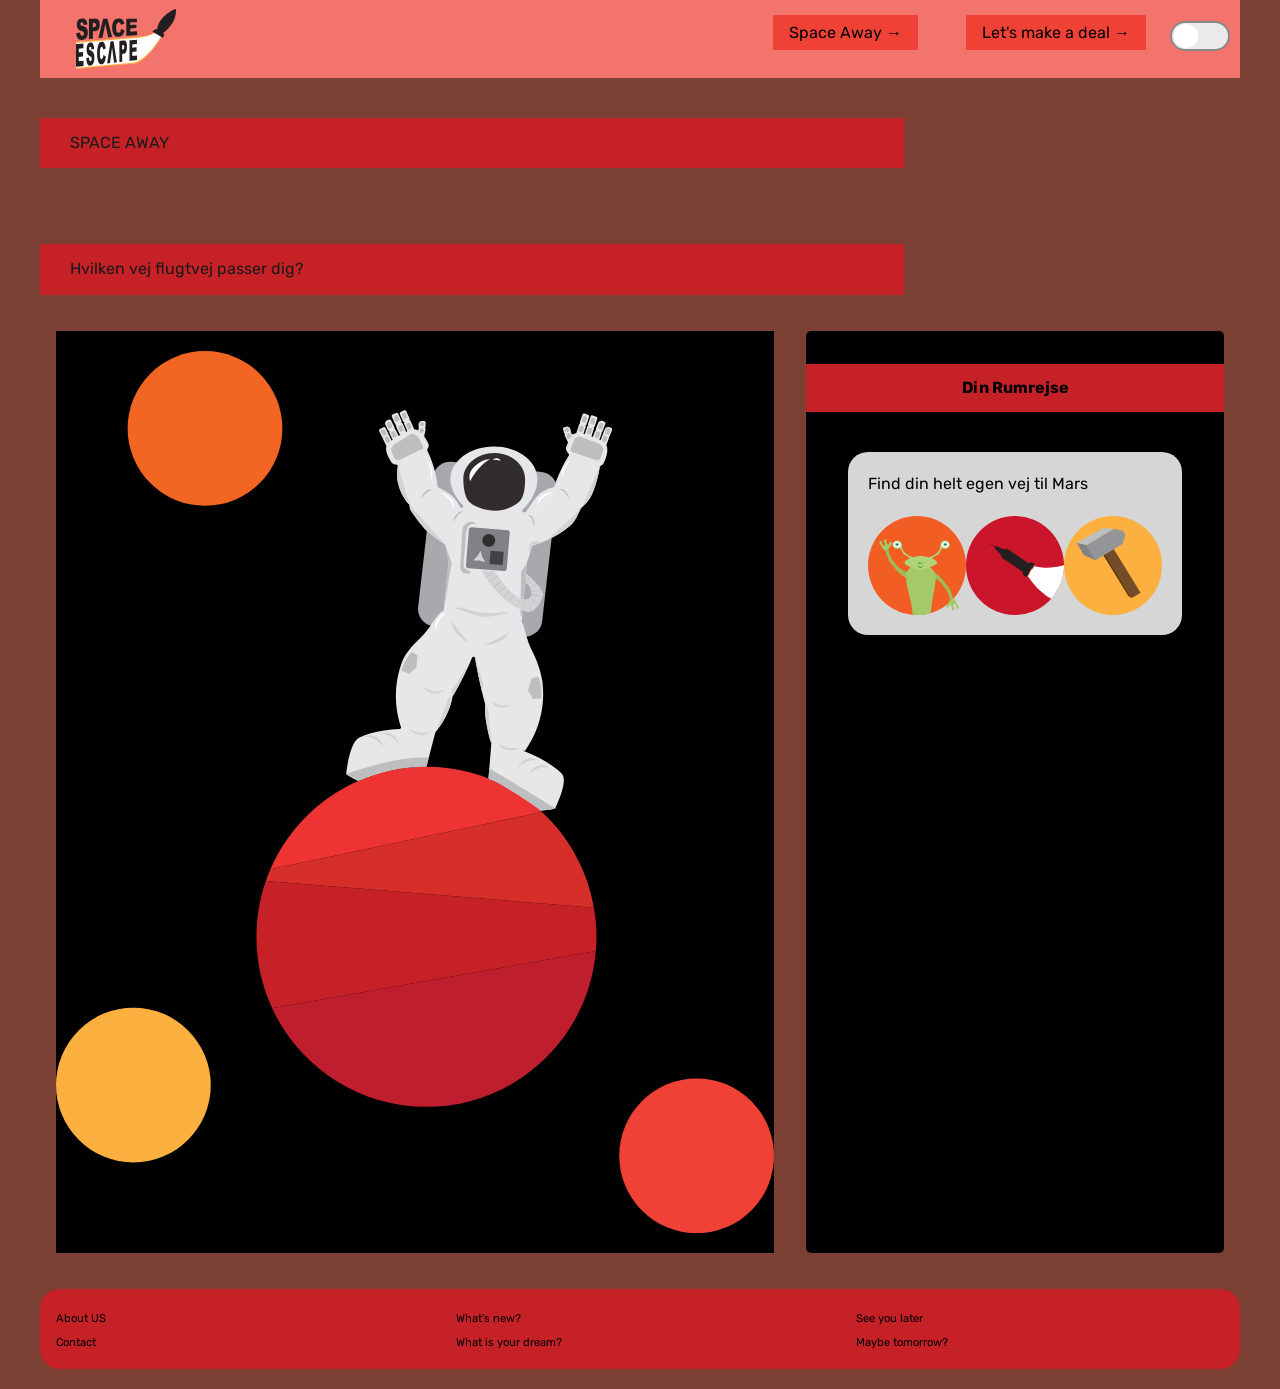
==== commit 51cf8d55: "finish_space" ====
--- a/instruction.html
+++ b/instruction.html
@@ -15,6 +15,13 @@
   <link rel="stylesheet" href="css/infographic.css" />
   <link rel="icon" type="image/png" href="img/fav.png" />
   <title>Emergency Site</title>
+
+  <link rel="apple-touch-icon" sizes="180x180" href="image/favicon.ico">
+  <link rel="icon" type="image/png" sizes="32x32" href="image/favicon.ico">
+  <link rel="icon" type="image/png" sizes="16x16" href="image/favicon.ico">
+  <link rel="manifest" href="image/favicon.ico">
+
+  <meta name="robots" content="noindex" />
 </head>
 
 <body id="instruction">
@@ -26,6 +33,9 @@
       <ul class="menu">
         <li><a class="menuItem" href="instruction.html">Space Away </a></li>
         <li><a class="menuItem" href="register.html">Let's make a deal</a></li>
+        <li><button id="theme-toggle" class="slider-toggle">
+            <div class="knob"></div>
+          </button></li>
       </ul>
       <button class="burger">
         <span class="line"></span>
@@ -37,7 +47,9 @@
 
   <main>
     <h1>SPACE AWAY</h1>
-    <p>Hvilken vej væk passer dig? Give me a hug astronaut</p>
+    <h1>Hvilken vej flugtvej passer dig?</h1>
+
+
 
     <section class="info-graphic">
       <?xml version="1.0" encoding="UTF-8"?>
@@ -252,13 +264,18 @@
     <section class="info-text">
       <h2>Din Rumrejse</h2>
       <article>
+
         <div class="din_rumrejse">
           <p class="placeholder">Find din helt egen vej til Mars</p>
-          <img src="img/Spaceship.svg" alt="">
+          <div class="rumrejse_3">
+            <img src="img/Spaceman.svg" alt="">
+            <img src="img/Spaceship.svg" alt="">
+            <img src="img/DIYrocket.svg" alt="">
+          </div>
         </div>
       </article>
       <aside id="efficiency" class="info-box gul hide">
-        <img src="img/Man-mars.svg" alt="">
+        <img src="img/Spaceman.svg" alt="">
       </aside>
       <aside id="requirement" class="info-box rod hide">
 
@@ -267,33 +284,30 @@
   </main>
 
   <footer>
-    <nav class="some">
-      <ul>
-        <li><a href="">link</a></li>
-        <li><a href="">link</a></li>
-        <li><a href="">link</a></li>
-        <li><a href="">link</a></li>
-      </ul>
-    </nav>
-    <nav class="another">
-      <ul>
-        <li><a href="">link</a></li>
-        <li><a href="">link</a></li>
-        <li><a href="">link</a></li>
-        <li><a href="">link</a></li>
-      </ul>
-    </nav>
-    <nav class="yetanother">
-      <ul>
-        <li><a href="">link</a></li>
-        <li><a href="">link</a></li>
-        <li><a href="">link</a></li>
-        <li><a href="">link</a></li>
-      </ul>
-    </nav>
+    <div class="foot_color">
+      <nav class="some">
+        <ul>
+          <li><a href="">About US</a></li>
+          <li><a href="">Contact</a></li>
+        </ul>
+      </nav>
+      <nav class="another">
+        <ul>
+          <li><a href="">What's new?</a></li>
+          <li><a href="">What is your dream?</a></li>
+        </ul>
+      </nav>
+      <nav class="yetanother">
+        <ul>
+          <li><a href="">See you later</a></li>
+          <li><a href="">Maybe tomorrow?</a></li>
+        </ul>
+      </nav>
+    </div>
   </footer>
   <script src="js/burger.js"></script>
   <script src="js/main.js"></script>
+  <script src="js/lightdark.js"></script>
 
   <!-- <script src="js/main.js"></script> -->
 
--- a/css/custom.css
+++ b/css/custom.css
@@ -74,11 +74,11 @@
 
   /* Headlines og rubrik */
   --font-h1-size: 3rem;
-  --font-sub1-size: 1rem;
+  --font-sub1-size: 1.1rem;
   --font-h2-size: 1rem;
-  --font-h3-size: 1rem;
+  --font-h3-size: 1.5rem;
   --color-headline-bg: #c62127;
-  --color-headline-text-page: #d6d6d6;
+  --color-headline-text-page: #000000;
 
   /* Tekst */
   --color-text: #000;
--- a/css/layout.css
+++ b/css/layout.css
@@ -31,7 +31,12 @@
   background-color: #d6d6d6;
   border-radius: 20px;
   padding: 20px;
-  padding-bottom: 100px;
+  padding-bottom: 20px;
+}
+
+.rumrejse_3 {
+  display: grid;
+  grid-template-columns: 1fr 1fr 1fr;
 }
 
 /* LAYOUT FOR HEADER AND FOOTER */
--- a/css/cards.css
+++ b/css/cards.css
@@ -25,6 +25,7 @@
 .daily_text .cta_btn {
   justify-self: left;
   width: 80%;
+  height: 40px;
 }
 .daily_img {
   width: 100%;
@@ -127,10 +128,28 @@
   }
 }
 
+#popup1 {
+  max-width: 90vh;
+  opacity: 1;
+  transition: 3s;
+  img {
+    max-width: 400px;
+    place-self: center;
+    padding-bottom: 20px;
+  }
+}
+
+#popup2 {
+  max-width: 90vh;
+  opacity: 1;
+  transition: 3s;
+  img {
+    max-width: 400px;
+    place-self: center;
+    padding-bottom: 20px;
+  }
+}
 /* NEWS */
-
-#liv_mars {
-}
 
 /*** register ***/
 label {
@@ -259,3 +278,14 @@
   display: grid;
   gap: 0.5rlh;
 }
+
+/*** Footer ***/
+.foot_color {
+  display: grid;
+  grid-template-columns: 1fr 1fr 1fr;
+  grid-column: 1/4;
+  background-color: #c62127;
+  border-radius: 20px;
+  margin-top: 20px;
+  margin-bottom: 20px;
+}
